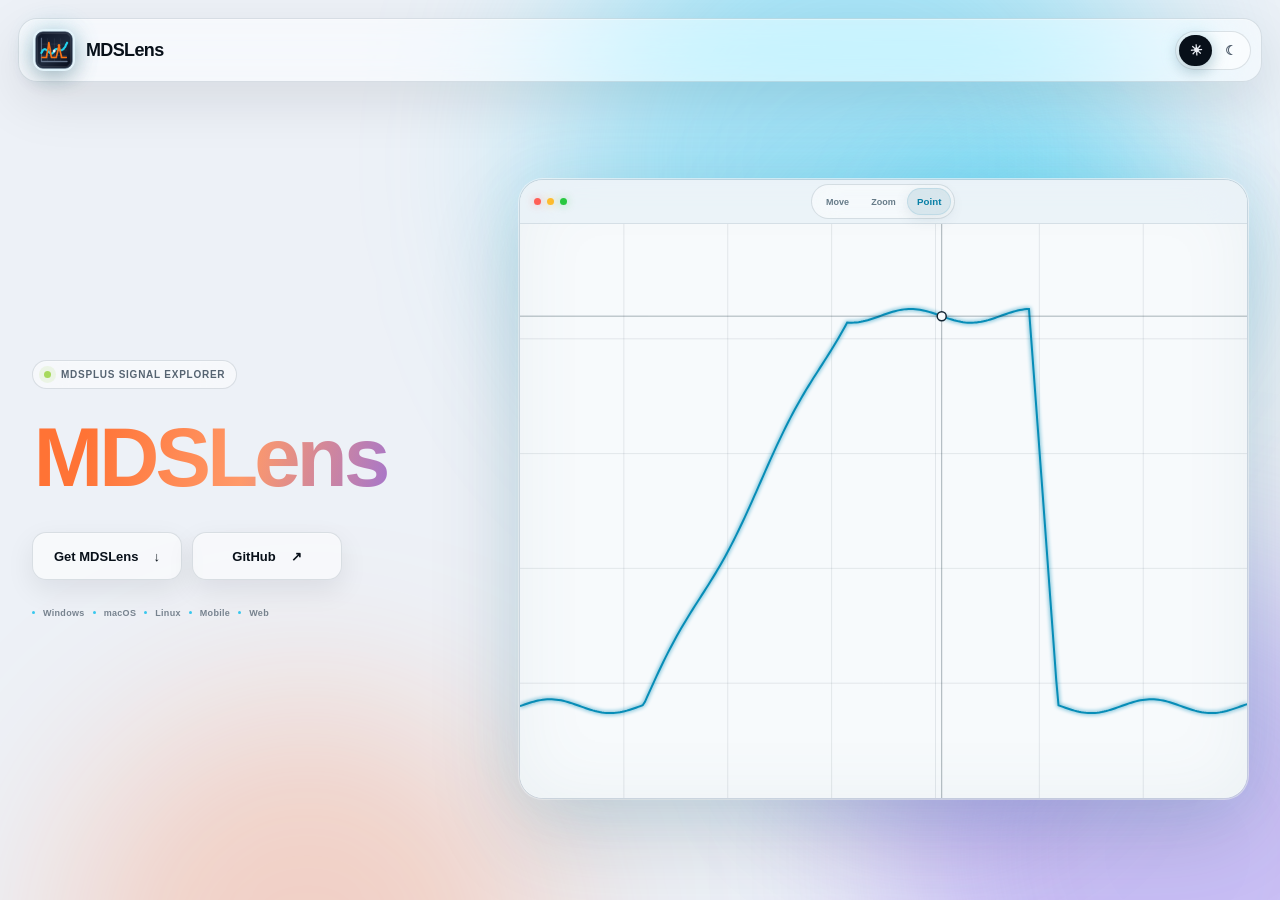
==== product-site/index.html @ 6fd8ffb1 "Deploy product site on GitHub Pages" ====
<!doctype html>
<html lang="en">
  <head>
    <meta charset="UTF-8" />
    <meta name="viewport" content="width=device-width, initial-scale=1.0" />
    <meta name="theme-color" content="#060a10" />
    <meta
      name="description"
      content="MDSLens is an interactive, cross-platform MDSplus signal explorer."
    />
    <meta property="og:title" content="MDSLens" />
    <meta
      property="og:description"
      content="Interactive, cross-platform MDSplus signal exploration."
    />
    <meta
      property="og:image"
      content="https://wu-kuan-yee.github.io/MDSLens/og.png"
    />
    <meta name="twitter:card" content="summary_large_image" />
    <meta name="twitter:title" content="MDSLens" />
    <meta
      name="twitter:description"
      content="Interactive, cross-platform MDSplus signal exploration."
    />
    <meta
      name="twitter:image"
      content="https://wu-kuan-yee.github.io/MDSLens/og.png"
    />
    <link rel="icon" href="./mdslens-icon.png" />
    <link rel="stylesheet" href="./styles.css" />
    <title>MDSLens</title>
    <script>
      (() => {
        const theme = matchMedia("(prefers-color-scheme: dark)").matches
          ? "dark"
          : "light";
        document.documentElement.dataset.theme = theme;
        document.documentElement.dataset.themeMode = theme;
      })();
    </script>
  </head>
  <body>
    <main id="top">
      <div class="ambient-field" aria-hidden="true">
        <span class="light-blob light-blob-one"></span>
        <span class="light-blob light-blob-two"></span>
        <span class="light-blob light-blob-three"></span>
        <span class="pointer-light"></span>
      </div>

      <header class="site-header">
        <a class="brand" href="./" aria-label="Reload MDSLens home">
          <span class="brand-icon">
            <img
              src="./mdslens-icon.png"
              alt="MDSLens application icon"
              width="42"
              height="42"
            />
          </span>
          <span>MDSLens</span>
        </a>

        <div class="header-tools">
          <div
            class="theme-control"
            data-theme-choice="light"
            aria-label="Color theme"
          >
            <button
              type="button"
              data-theme-option="light"
              aria-pressed="true"
              aria-label="Use light theme"
              title="Use light theme"
            >
              <span aria-hidden="true">☀</span>
            </button>
            <button
              type="button"
              data-theme-option="dark"
              aria-pressed="false"
              aria-label="Use dark theme"
              title="Use dark theme"
            >
              <span aria-hidden="true">☾</span>
            </button>
          </div>
        </div>
      </header>

      <section class="hero section-shell">
        <div class="hero-copy">
          <p class="eyebrow">
            <span class="status-dot"></span>
            MDSplus signal explorer
          </p>
          <h1><span>MDSLens</span></h1>

          <div class="hero-actions">
            <a
              class="button button-secondary"
              href="https://github.com/Wu-Kuan-Yee/MDSLens/releases"
              target="_blank"
              rel="noopener noreferrer"
            >
              Get MDSLens <span aria-hidden="true">↓</span>
            </a>
            <a
              class="button button-secondary"
              href="https://github.com/Wu-Kuan-Yee/MDSLens"
              target="_blank"
              rel="noopener noreferrer"
              aria-label="View MDSLens on GitHub"
            >
              GitHub <span aria-hidden="true">↗</span>
            </a>
          </div>

          <div class="platform-line">
            <i></i>
            <span>Windows</span>
            <i></i>
            <span>macOS</span>
            <i></i>
            <span>Linux</span>
            <i></i>
            <span>Mobile</span>
            <i></i>
            <span>Web</span>
          </div>
        </div>

        <div class="hero-demo">
          <div class="waveform-demo">
            <div class="demo-toolbar">
              <div class="window-controls" aria-hidden="true">
                <span></span>
                <span></span>
                <span></span>
              </div>
              <div
                class="mode-switch"
                data-waveform-mode="point"
                aria-label="Waveform interaction mode"
              >
                <button type="button" data-waveform-option="move">
                  <span>Move</span>
                </button>
                <button type="button" data-waveform-option="zoom">
                  <span>Zoom</span>
                </button>
                <button
                  class="active"
                  type="button"
                  data-waveform-option="point"
                >
                  <span>Point</span>
                </button>
              </div>
            </div>
            <canvas class="mode-point" aria-label="Interactive waveform"></canvas>
          </div>
        </div>
      </section>
    </main>
    <script src="./site.js"></script>
  </body>
</html>
---- product-site/styles.css ----
:root {
  --page: #edf1f7;
  --surface: rgba(255, 255, 255, 0.5);
  --surface-strong: rgba(255, 255, 255, 0.72);
  --ink: #081019;
  --muted: #566472;
  --line: rgba(79, 101, 119, 0.18);
  --cyan: #37c7ee;
  --orange: #ff7335;
  --lime: #a7d95c;
  --purple: #8569ef;
  --spring: cubic-bezier(0.2, 1.42, 0.32, 1);
  --pointer-x: 72vw;
  --pointer-y: 34vh;
  color-scheme: light;
}

:root[data-theme="dark"] {
  --page: #060a10;
  --surface: rgba(14, 23, 32, 0.46);
  --surface-strong: rgba(17, 28, 38, 0.72);
  --ink: #edf6fa;
  --muted: #91a3af;
  --line: rgba(149, 181, 200, 0.17);
  color-scheme: dark;
}

* {
  box-sizing: border-box;
}

html {
  scroll-behavior: smooth;
}

body {
  min-width: 0;
  min-height: 100svh;
  margin: 0;
  background: var(--page);
  color: var(--ink);
  font-family:
    Inter, ui-sans-serif, -apple-system, BlinkMacSystemFont, "Segoe UI",
    sans-serif;
  transition:
    background 260ms ease,
    color 260ms ease;
}

main {
  position: relative;
  min-height: 100svh;
  isolation: isolate;
}

a {
  color: inherit;
  text-decoration: none;
}

button,
a {
  -webkit-tap-highlight-color: transparent;
}

button {
  font: inherit;
}

.section-shell {
  width: min(1380px, calc(100% - 64px));
  margin-inline: auto;
}

.ambient-field {
  position: fixed;
  z-index: -2;
  inset: 0;
  overflow: hidden;
  pointer-events: none;
}

.light-blob,
.pointer-light {
  position: absolute;
  border-radius: 50%;
  filter: blur(88px);
  will-change: transform;
}

.light-blob-one {
  top: -16%;
  left: 43%;
  width: 48vw;
  height: 48vw;
  background: rgba(54, 205, 244, 0.4);
  animation: drift-one 13s ease-in-out infinite alternate;
}

.light-blob-two {
  right: -14%;
  bottom: -26%;
  width: 44vw;
  height: 44vw;
  background: rgba(130, 92, 239, 0.34);
  animation: drift-two 17s ease-in-out infinite alternate;
}

.light-blob-three {
  bottom: -32%;
  left: 5%;
  width: 38vw;
  height: 38vw;
  background: rgba(255, 112, 52, 0.25);
  animation: drift-three 15s ease-in-out infinite alternate;
}

.pointer-light {
  top: var(--pointer-y);
  left: var(--pointer-x);
  width: 310px;
  height: 310px;
  background: rgba(71, 211, 246, 0.25);
  filter: blur(66px);
  transform: translate(-50%, -50%);
  transition:
    top 180ms ease-out,
    left 180ms ease-out;
}

@keyframes drift-one {
  to {
    transform: translate3d(9vw, 9vh, 0) scale(1.16);
  }
}

@keyframes drift-two {
  to {
    transform: translate3d(-10vw, -8vh, 0) scale(0.86);
  }
}

@keyframes drift-three {
  to {
    transform: translate3d(10vw, -7vh, 0) scale(1.12);
  }
}

.site-header {
  position: absolute;
  z-index: 20;
  top: 18px;
  left: 50%;
  display: flex;
  align-items: center;
  justify-content: space-between;
  width: min(1380px, calc(100% - 36px));
  min-height: 64px;
  padding: 9px 10px 9px 14px;
  border: 1px solid var(--line);
  border-radius: 19px;
  background: var(--surface);
  box-shadow:
    0 18px 55px rgba(7, 17, 27, 0.1),
    inset 0 1px rgba(255, 255, 255, 0.34);
  backdrop-filter: blur(28px) saturate(150%);
  transform: translateX(-50%);
}

.brand {
  display: inline-flex;
  align-items: center;
  gap: 11px;
  width: fit-content;
  font-size: 18px;
  font-weight: 750;
  letter-spacing: -0.035em;
}

.brand-icon {
  position: relative;
  display: grid;
  place-items: center;
}

.brand-icon::before {
  position: absolute;
  width: 34px;
  height: 34px;
  border-radius: 12px;
  background: var(--cyan);
  content: "";
  filter: blur(15px);
  opacity: 0.42;
}

.brand img {
  position: relative;
  border-radius: 11px;
  box-shadow: 0 7px 22px rgba(7, 18, 28, 0.26);
}

.header-tools {
  display: flex;
  align-items: center;
  gap: 8px;
}

.theme-control {
  position: relative;
  display: flex;
  gap: 2px;
  padding: 3px;
  border: 1px solid var(--line);
  border-radius: 999px;
  background: color-mix(in srgb, var(--surface-strong) 68%, transparent);
  box-shadow: inset 0 1px rgba(255, 255, 255, 0.2);
  backdrop-filter: blur(18px);
  isolation: isolate;
}

.theme-control::before {
  position: absolute;
  z-index: 0;
  top: 3px;
  left: 3px;
  width: 33px;
  height: 31px;
  border-radius: 999px;
  background: var(--ink);
  box-shadow:
    0 5px 15px rgba(7, 15, 24, 0.2),
    0 0 20px color-mix(in srgb, var(--cyan) 22%, transparent);
  content: "";
  transform: translate3d(0, 0, 0);
  transition:
    transform 480ms var(--spring),
    background 260ms ease,
    box-shadow 320ms ease;
}

.theme-control[data-theme-choice="dark"]::before {
  transform: translate3d(35px, 0, 0);
}

.theme-control button {
  position: relative;
  z-index: 1;
  display: grid;
  place-items: center;
  width: 33px;
  height: 31px;
  padding: 0;
  border: 0;
  border-radius: 999px;
  background: transparent;
  color: var(--muted);
  cursor: pointer;
  font-size: 13px;
  font-weight: 680;
  transition:
    color 300ms ease,
    transform 420ms var(--spring);
}

.theme-control button span {
  display: inline-block;
  transition:
    opacity 260ms ease,
    transform 460ms var(--spring);
}

.theme-control button:hover {
  transform: translateY(-1px) scale(1.04);
}

.theme-control button.active {
  color: var(--page);
}

.theme-control button.active span {
  transform: scale(1.13) rotate(-4deg);
}

.theme-control button:active span {
  transform: scale(0.82);
}

.hero {
  display: grid;
  grid-template-columns: minmax(330px, 0.72fr) minmax(560px, 1.28fr);
  gap: clamp(40px, 6vw, 92px);
  align-items: center;
  min-height: 100svh;
  padding-block: 108px 30px;
}

.hero-copy {
  position: relative;
  z-index: 2;
  min-width: 0;
}

.eyebrow {
  display: flex;
  align-items: center;
  gap: 10px;
  width: fit-content;
  margin: 0 0 22px;
  padding: 8px 11px;
  border: 1px solid var(--line);
  border-radius: 999px;
  background: var(--surface);
  color: var(--muted);
  box-shadow: inset 0 1px rgba(255, 255, 255, 0.25);
  backdrop-filter: blur(18px);
  font-size: 10px;
  font-weight: 680;
  letter-spacing: 0.075em;
  text-transform: uppercase;
}

.status-dot {
  width: 7px;
  height: 7px;
  border-radius: 50%;
  background: var(--lime);
  box-shadow: 0 0 0 5px color-mix(in srgb, var(--lime) 14%, transparent);
  animation: live-pulse 1.9s ease-in-out infinite;
}

@keyframes live-pulse {
  50% {
    opacity: 0.5;
    transform: scale(0.78);
  }
}

.hero h1 {
  max-width: 100%;
  margin: 0;
  padding: 0.08em 0.14em 0.1em 0.02em;
  overflow: visible;
  font-size: clamp(54px, 6.5vw, 100px);
  font-weight: 640;
  letter-spacing: -0.045em;
  line-height: 0.95;
  white-space: nowrap;
}

.hero h1 span {
  display: inline-block;
  padding-inline-end: 0.16em;
  background: linear-gradient(
    105deg,
    var(--orange) 8%,
    #ff9969 32%,
    var(--purple) 62%,
    var(--cyan) 92%
  );
  background-size: 180% 180%;
  -webkit-background-clip: text;
  background-clip: text;
  color: transparent;
  -webkit-text-fill-color: transparent;
  animation: title-light 7s ease-in-out infinite alternate;
}

@keyframes title-light {
  to {
    background-position: 100% 40%;
  }
}

.hero-actions {
  display: flex;
  flex-wrap: wrap;
  gap: 10px;
  margin-top: 27px;
}

.button {
  position: relative;
  isolation: isolate;
  display: inline-flex;
  align-items: center;
  justify-content: center;
  gap: 15px;
  width: 150px;
  min-height: 48px;
  padding: 0 18px;
  border: 1px solid var(--line);
  border-radius: 14px;
  overflow: hidden;
  outline: none;
  background-clip: padding-box;
  -webkit-appearance: none;
  appearance: none;
  touch-action: manipulation;
  transform: translate3d(0, 0, 0) scale(1);
  -webkit-backface-visibility: hidden;
  backface-visibility: hidden;
  will-change: transform;
  font-size: 13px;
  font-weight: 690;
  transition:
    transform 420ms var(--spring),
    box-shadow 280ms ease,
    background 280ms ease,
    border-color 280ms ease,
    color 280ms ease;
}

.button:hover {
  transform: translate3d(0, -3px, 0) scale(1.02);
  border-color: color-mix(in srgb, var(--cyan) 34%, var(--line));
  background: color-mix(in srgb, var(--surface-strong) 88%, transparent);
  box-shadow:
    inset 0 1px rgba(255, 255, 255, 0.22),
    0 13px 32px rgba(7, 16, 25, 0.12);
}

.button:active {
  transform: translate3d(0, 1px, 0) scale(0.96);
  border-color: color-mix(in srgb, var(--cyan) 46%, var(--line));
  background: color-mix(in srgb, var(--surface-strong) 96%, transparent);
  box-shadow:
    inset 0 2px 6px rgba(7, 16, 25, 0.12),
    0 5px 16px rgba(7, 16, 25, 0.08);
  transition-duration: 80ms;
}

.button:focus {
  outline: none;
}

.button:focus-visible {
  outline: 2px solid color-mix(in srgb, var(--cyan) 82%, white);
  outline-offset: 3px;
}

.button-secondary {
  background: color-mix(in srgb, var(--surface-strong) 76%, transparent);
  box-shadow:
    inset 0 1px rgba(255, 255, 255, 0.24),
    0 10px 28px rgba(7, 16, 25, 0.08);
}

.platform-line {
  display: flex;
  align-items: center;
  gap: 8px;
  margin-top: 28px;
  color: color-mix(in srgb, var(--muted) 78%, transparent);
  font-size: 9px;
  font-weight: 640;
  letter-spacing: 0.035em;
}

.platform-line i {
  width: 3px;
  height: 3px;
  border-radius: 50%;
  background: var(--cyan);
}

.hero-demo {
  position: relative;
  z-index: 1;
  min-width: 0;
}

.hero-demo::before,
.hero-demo::after {
  position: absolute;
  z-index: -1;
  border-radius: 50%;
  content: "";
  filter: blur(55px);
  pointer-events: none;
}

.hero-demo::before {
  top: -8%;
  right: 4%;
  width: 43%;
  height: 46%;
  background: rgba(54, 210, 248, 0.25);
  animation: demo-glow 6s ease-in-out infinite alternate;
}

.hero-demo::after {
  right: 20%;
  bottom: -7%;
  width: 46%;
  height: 38%;
  background: rgba(138, 96, 239, 0.23);
  animation: demo-glow 8s ease-in-out infinite alternate-reverse;
}

@keyframes demo-glow {
  to {
    opacity: 0.55;
    transform: translate3d(7%, 8%, 0) scale(1.18);
  }
}

.waveform-demo {
  position: relative;
  overflow: hidden;
  height: clamp(430px, calc(100svh - 166px), 620px);
  min-height: 0;
  border: 1px solid rgba(156, 194, 214, 0.2);
  border-radius: 24px;
  background: rgba(7, 13, 19, 0.82);
  box-shadow:
    0 34px 90px rgba(4, 10, 17, 0.34),
    0 0 0 1px rgba(255, 255, 255, 0.025),
    inset 0 1px rgba(255, 255, 255, 0.05),
    0 0 70px rgba(54, 201, 238, 0.09);
  backdrop-filter: blur(30px) saturate(140%);
}

.waveform-demo::after {
  position: absolute;
  z-index: 3;
  inset: 0;
  border-radius: inherit;
  box-shadow: inset 0 0 75px rgba(4, 9, 15, 0.34);
  content: "";
  pointer-events: none;
}

.demo-toolbar {
  position: absolute;
  z-index: 4;
  top: 0;
  right: 0;
  left: 0;
  display: grid;
  grid-template-columns: 1fr auto 1fr;
  align-items: center;
  height: 44px;
  padding-inline: 14px;
  border-bottom: 1px solid rgba(180, 201, 216, 0.12);
  background: rgba(13, 23, 32, 0.68);
  color: #d5e1e7;
  backdrop-filter: blur(20px) saturate(150%);
}

.window-controls {
  display: flex;
  gap: 6px;
}

.window-controls span {
  width: 7px;
  height: 7px;
  border-radius: 50%;
  background: #ff5f57;
  box-shadow: 0 0 9px rgba(255, 95, 87, 0.42);
}

.window-controls span:nth-child(2) {
  background: #febc2e;
  box-shadow: 0 0 9px rgba(254, 188, 46, 0.42);
}

.window-controls span:nth-child(3) {
  background: #28c840;
  box-shadow: 0 0 9px rgba(40, 200, 64, 0.42);
}

.mode-switch {
  position: relative;
  display: flex;
  justify-self: end;
  gap: 2px;
  padding: 3px;
  border: 1px solid rgba(146, 181, 202, 0.2);
  border-radius: 999px;
  background: rgba(4, 10, 15, 0.42);
  backdrop-filter: blur(14px);
  isolation: isolate;
}

.mode-switch::before {
  position: absolute;
  z-index: 0;
  top: 3px;
  left: 3px;
  width: 44px;
  height: 27px;
  border-radius: 999px;
  background: #244151;
  box-shadow:
    0 4px 14px rgba(3, 8, 13, 0.4),
    inset 0 0 0 1px rgba(114, 222, 250, 0.1);
  content: "";
  transform: translate3d(0, 0, 0);
  transition:
    transform 520ms var(--spring),
    background 280ms ease,
    box-shadow 280ms ease;
}

.mode-switch[data-waveform-mode="zoom"]::before {
  transform: translate3d(46px, 0, 0);
}

.mode-switch[data-waveform-mode="point"]::before {
  transform: translate3d(92px, 0, 0);
}

.mode-switch button {
  position: relative;
  z-index: 1;
  width: 44px;
  min-height: 27px;
  padding: 0;
  border: 0;
  border-radius: 999px;
  background: transparent;
  color: #81919c;
  cursor: pointer;
  font-size: 9px;
  font-weight: 630;
  transition:
    color 280ms ease,
    transform 420ms var(--spring);
}

.mode-switch button span {
  display: inline-block;
  transition: transform 460ms var(--spring);
}

.mode-switch button:hover {
  transform: translateY(-1px);
}

.mode-switch button.active {
  color: #76e0fb;
}

.mode-switch button.active span {
  transform: scale(1.08);
}

.mode-switch button:active span {
  transform: scale(0.84);
}

.waveform-demo canvas {
  display: block;
  width: 100%;
  height: 100%;
  touch-action: none;
}

.waveform-demo canvas.mode-point {
  cursor: crosshair;
}

.waveform-demo canvas.mode-move {
  cursor: grab;
}

.waveform-demo canvas.mode-move:active {
  cursor: grabbing;
}

.waveform-demo canvas.mode-zoom {
  cursor: ns-resize;
}

:root[data-theme="light"] .waveform-demo {
  border-color: rgba(67, 97, 116, 0.2);
  background: rgba(235, 243, 248, 0.78);
  box-shadow:
    0 34px 90px rgba(44, 69, 87, 0.19),
    0 0 0 1px rgba(255, 255, 255, 0.58),
    inset 0 1px rgba(255, 255, 255, 0.72),
    0 0 70px rgba(54, 201, 238, 0.11);
}

:root[data-theme="light"] .waveform-demo::after {
  box-shadow: inset 0 0 68px rgba(95, 126, 146, 0.08);
}

:root[data-theme="light"] .demo-toolbar {
  border-bottom-color: rgba(73, 101, 118, 0.14);
  background: rgba(238, 245, 249, 0.7);
  color: #263c4a;
}

:root[data-theme="light"] .mode-switch {
  border-color: rgba(69, 100, 119, 0.19);
  background: rgba(255, 255, 255, 0.45);
}

:root[data-theme="light"] .mode-switch::before {
  background: rgba(40, 112, 145, 0.14);
  box-shadow:
    0 4px 14px rgba(61, 91, 108, 0.12),
    inset 0 0 0 1px rgba(24, 139, 180, 0.12);
}

:root[data-theme="light"] .mode-switch button {
  color: #667b88;
}

:root[data-theme="light"] .mode-switch button.active {
  color: #087fa6;
}

@media (max-width: 1080px) {
  .site-header {
    position: absolute;
  }

  .hero {
    grid-template-columns: 1fr;
    gap: 48px;
    min-height: auto;
    padding-block: 120px 64px;
  }

  .hero-copy {
    max-width: 760px;
  }

  .waveform-demo {
    height: min(580px, 70svh);
  }

}

@media (max-width: 720px) {
  .section-shell {
    width: min(100% - 28px, 1380px);
  }

  .site-header {
    top: 10px;
    width: calc(100% - 20px);
    min-height: 58px;
    border-radius: 16px;
  }

  .brand {
    font-size: 16px;
  }

  .brand img {
    width: 36px;
    height: 36px;
  }

  .hero {
    gap: 42px;
    padding-block: 96px 44px;
  }

  .waveform-demo {
    height: 500px;
    border-radius: 18px;
  }

  .demo-toolbar {
    grid-template-columns: auto 1fr;
  }

  .mode-switch button {
    min-height: 31px;
  }

  .mode-switch::before {
    height: 31px;
  }

  .light-blob,
  .pointer-light {
    filter: blur(68px);
  }
}

@media (max-width: 460px) {
  .site-header .brand > span:last-child {
    display: none;
  }

  .hero h1 {
    font-size: min(54px, 17vw);
  }

  .hero-actions {
    display: grid;
    grid-template-columns: repeat(2, minmax(0, 1fr));
  }

  .hero-actions .button {
    width: 100%;
    min-width: 0;
    padding-inline: 12px;
  }

  .platform-line {
    flex-wrap: wrap;
  }

  .waveform-demo {
    height: 450px;
  }

}

@media (max-width: 300px) {
  .hero-actions {
    grid-template-columns: 1fr;
  }
}

@media (prefers-reduced-motion: reduce) {
  *,
  *::before,
  *::after {
    scroll-behavior: auto !important;
    animation-duration: 0.01ms !important;
    animation-iteration-count: 1 !important;
    transition-duration: 0.01ms !important;
  }
}
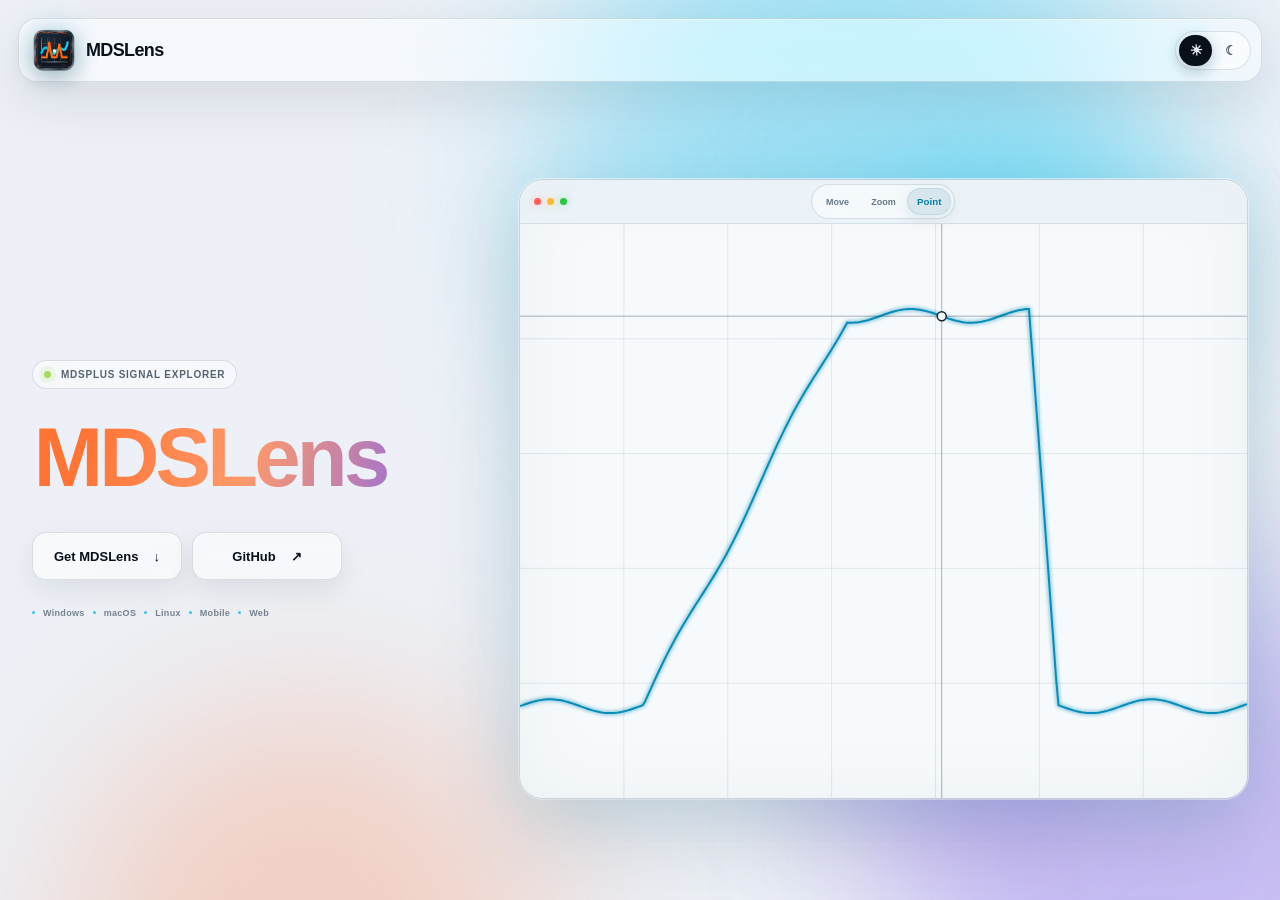
==== commit 94b3dde0: "fix: keep product site visible on mobile browsers" ====
--- a/product-site/index.html
+++ b/product-site/index.html
@@ -2,7 +2,10 @@
 <html lang="en">
   <head>
     <meta charset="UTF-8" />
-    <meta name="viewport" content="width=device-width, initial-scale=1.0" />
+    <meta
+      name="viewport"
+      content="width=device-width, initial-scale=1.0, viewport-fit=cover"
+    />
     <meta name="theme-color" content="#060a10" />
     <meta
       name="description"
--- a/product-site/styles.css
+++ b/product-site/styles.css
@@ -12,6 +12,8 @@
   --spring: cubic-bezier(0.2, 1.42, 0.32, 1);
   --pointer-x: 72vw;
   --pointer-y: 34vh;
+  --safe-area-top: env(safe-area-inset-top, 0px);
+  --safe-area-bottom: env(safe-area-inset-bottom, 0px);
   color-scheme: light;
 }
 
@@ -30,13 +32,22 @@
 }
 
 html {
+  width: 100%;
+  min-height: 100%;
+  overflow-x: hidden;
   scroll-behavior: smooth;
+  scroll-padding-top: calc(var(--safe-area-top) + 12px);
+  -webkit-text-size-adjust: 100%;
 }
 
 body {
+  width: 100%;
   min-width: 0;
+  min-height: 100vh;
   min-height: 100svh;
+  min-height: 100dvh;
   margin: 0;
+  overflow-x: hidden;
   background: var(--page);
   color: var(--ink);
   font-family:
@@ -49,7 +60,10 @@
 
 main {
   position: relative;
+  width: 100%;
   min-height: 100svh;
+  min-height: 100dvh;
+  padding-bottom: var(--safe-area-bottom);
   isolation: isolate;
 }
 
@@ -149,7 +163,7 @@
 .site-header {
   position: absolute;
   z-index: 20;
-  top: 18px;
+  top: calc(18px + var(--safe-area-top));
   left: 50%;
   display: flex;
   align-items: center;
@@ -292,7 +306,9 @@
   gap: clamp(40px, 6vw, 92px);
   align-items: center;
   min-height: 100svh;
-  padding-block: 108px 30px;
+  padding-block:
+    calc(108px + var(--safe-area-top))
+    calc(30px + var(--safe-area-bottom));
 }
 
 .hero-copy {
@@ -655,7 +671,7 @@
   display: block;
   width: 100%;
   height: 100%;
-  touch-action: none;
+  touch-action: pan-y pinch-zoom;
 }
 
 .waveform-demo canvas.mode-point {
@@ -742,7 +758,7 @@
   }
 
   .site-header {
-    top: 10px;
+    top: calc(10px + var(--safe-area-top));
     width: calc(100% - 20px);
     min-height: 58px;
     border-radius: 16px;
@@ -759,7 +775,9 @@
 
   .hero {
     gap: 42px;
-    padding-block: 96px 44px;
+    padding-block:
+      calc(96px + var(--safe-area-top))
+      calc(44px + var(--safe-area-bottom));
   }
 
   .waveform-demo {
